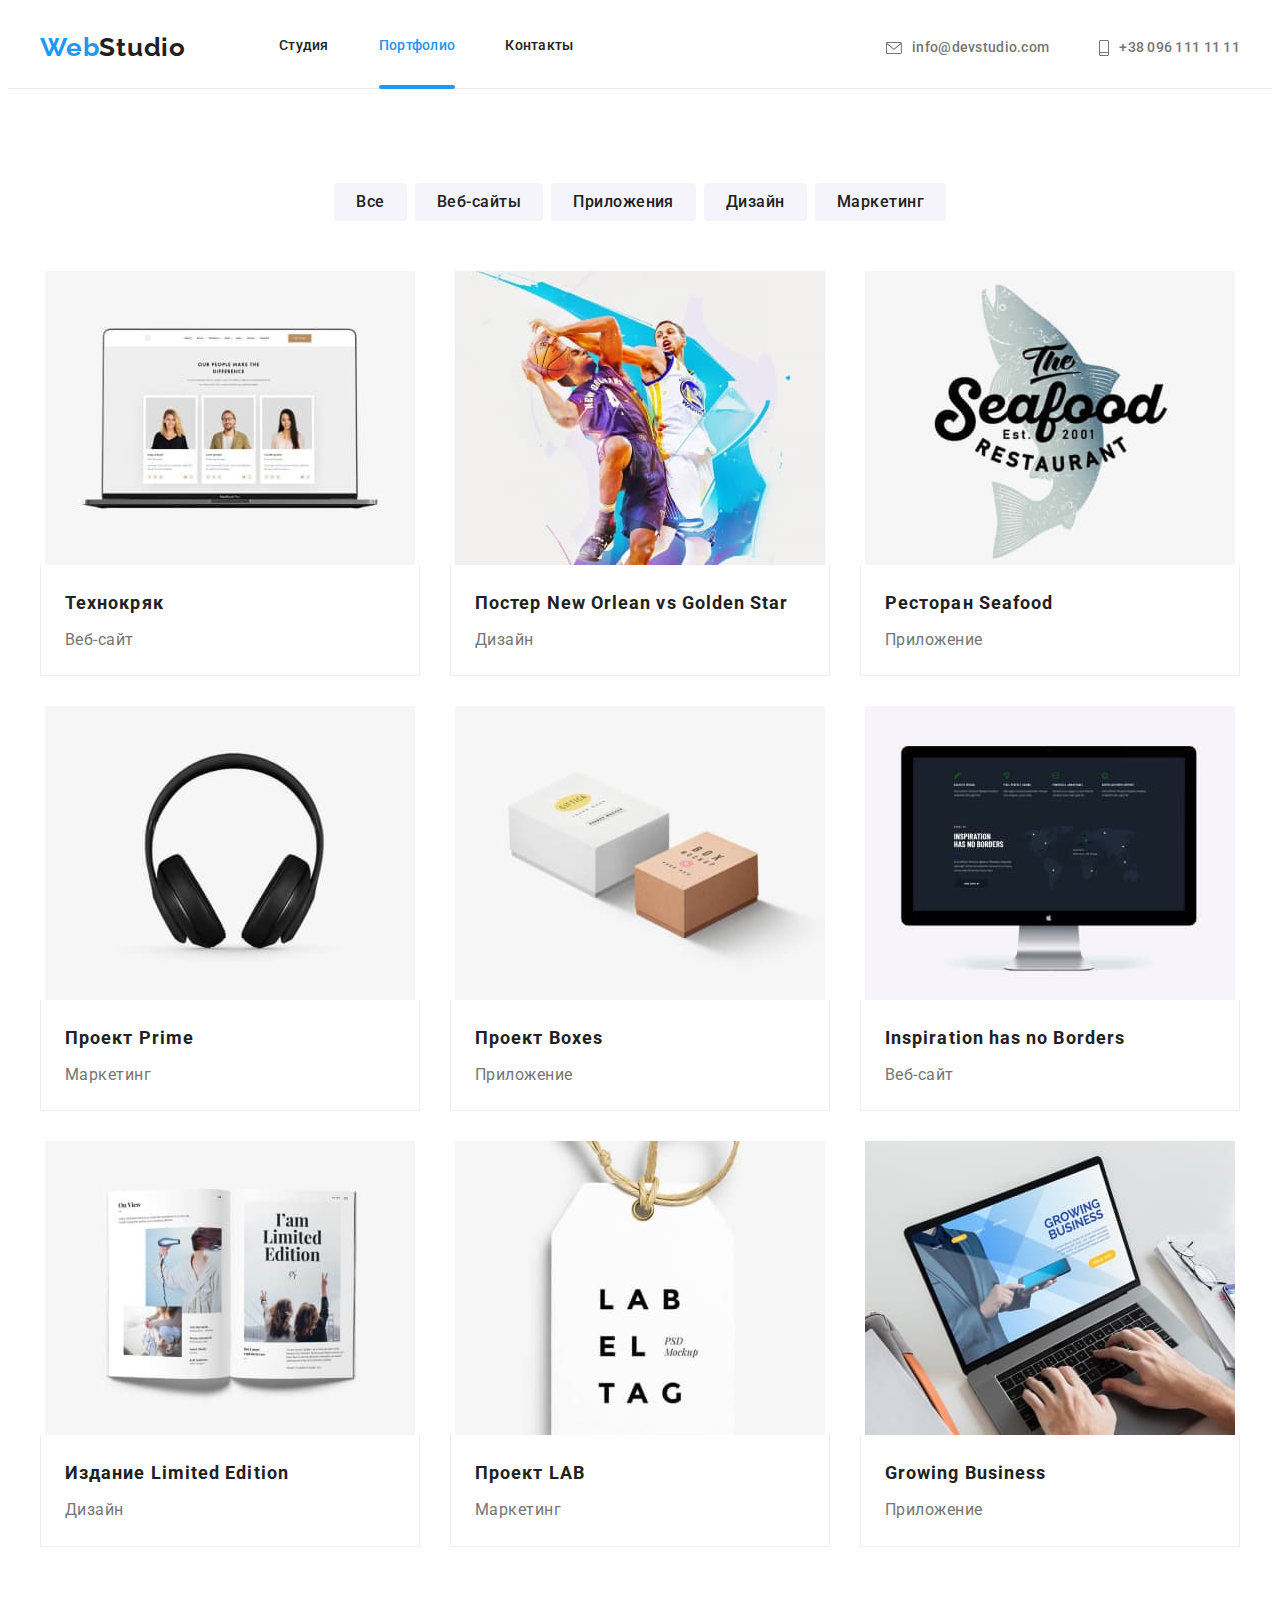
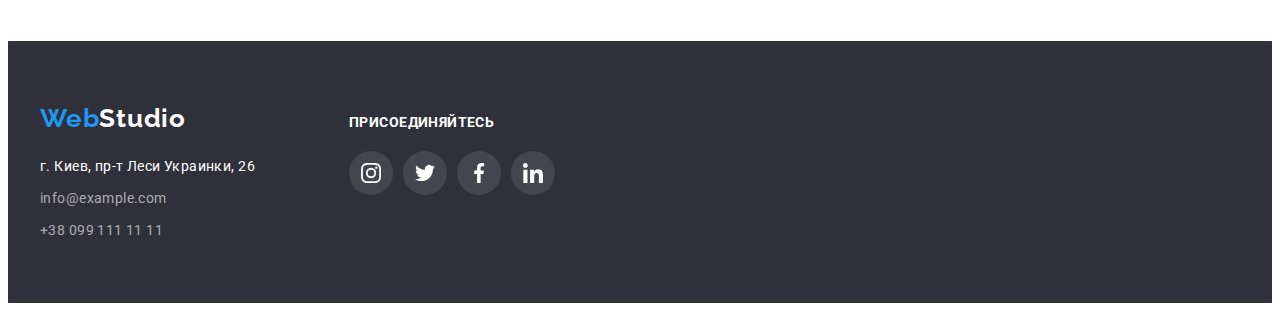
==== portfolio.html @ 3abf871e "add "goit-markup-hw-05"" ====
<!DOCTYPE html>
<html lang="ru">
<head>
    <meta charset="UTF-8">
    <meta http-equiv="X-UA-Compatible" content="IE=edge">
    <meta name="viewport" content="width=device-width, initial-scale=1.0">
    <title>Портфолио</title>
    <link rel="preconnect" href="https://fonts.gstatic.com">
    <link href="https://fonts.googleapis.com/css2?family=Raleway:wght@700&family=Roboto:wght@400;500;700;900&display=swap"
        rel="stylesheet">
    <link rel="stylesheet" href="https://cdnjs.cloudflare.com/ajax/libs/modern-normalize/0.2.0/modern-normalize.css"
        integrity="sha512-oxqL25oMBPTFLK5OOR4U/Y//5oyc+3B8MJVTuGD2FLdyA+VXlhKMyQ7YjHNSI5+CLk0UdMLw1lV64dDuT1Batw=="
        crossorigin="anonymous" />
    <link rel="stylesheet" href="./css/styles.css">
</head>

<body>
    
<!--HEADER-->
    <header class="header">
            <div class="container">
                <nav class="navigation">
                    <a href="./index.html" class="logo link" lang="en"><span class="logo-web">Web</span>Studio</a>
                    <ul class="navigation-list list">

                        <li class="navigation-item">
                            <a href="./index.html" class="navigation-link link">Студия</a>
                        </li>

                        <li class="navigation-item">
                            <a href="./portfolio.html" class="navigation-link current link">Портфолио</a>
                        </li>

                        <li class="navigation-item">
                            <a href="" class="navigation-link link">Контакты</a>
                        </li>
                    </ul>
                </nav>

                <ul class="site-contacts list" >

                    <li class="site-contacts-item">
                        <a href="mailto:info@devstudio.com" class="contacts link ">
                            <svg class="site-contacts-icon-envelope" 
                            width="16" 
                            height="12">
                                <use href="./images/icons.svg#envelope"></use>
                            </svg>
                            info@devstudio.com
                        </a>
                    </li>

                    <li class="site-contacts-item">
                        <a href="tel:+380961111111" class="contacts link ">
                            <svg class="site-contacts-icon-smartphone" 
                            width="10" 
                            height="16">
                                <use href="./images/icons.svg#smartphone"></use>
                            </svg>
                            +38 096 111 11 11
                        </a>
                    </li>
                </ul>
            </div>
        </header>

    <main>
        <section class="portfolio section">
            <div class="container">
<!--FILTERS-->
                <ul class="filters-list list">

                    <li class="filters-item">
                        <button type="button" class="filters-button">Все</button>
                    </li>

                    <li class="filters-item">
                        <button type="button" class="filters-button">Веб-сайты</button>
                    </li>

                    <li class="filters-item">
                        <button type="button" class="filters-button">Приложения</button>
                    </li>

                    <li class="filters-item">
                        <button type="button" class="filters-button">Дизайн</button>
                    </li>

                    <li class="filters-item">
                        <button type="button" class="filters-button">Маркетинг</button>
                    </li>
                </ul>
                                    
<!--PICTURES-->
                <ul class="pictures-list list">
                    <li class="pictures-list-item">
                        <article class="pictures">
                            <a href="" class="pictures-link link"> 
                                <div class="pictures-additional-info">
                                    <img src="./images/portfolio/web-sites/tehno.jpg" alt="Главная страница сайта Технокряк" width="370" height="294">
                                    <p class="pictures-info-text">Технокряк это современная площадка распространения коронавируса. Компании используют эту платформу для цифрового шпионажа и атак на защищённые сервера конкурентов.<p>
                                </div>
                                <div class="pictures-description">
                                    <h2 class="pictures-title">Технокряк</h2>
                                    <p class="pictures-text">Веб-сайт</p>
                                </div>
                            </a>
                        </article>
                    </li>
               
                    <li class="pictures-list-item">
                        <article class="pictures">
                            <a href="" class="pictures-link link"> 
                                <div class="pictures-additional-info">
                                    <img src="./images/portfolio/design/no-vs-gs.jpg" alt="Два баскетболиста" width="370" height="294">
                                    <p class="pictures-info-text">Технокряк это современная площадка распространения коронавируса. Компании используют эту платформу для цифрового шпионажа и атак на защищённые сервера конкурентов.<p>
                                </div>
                                <div class=" pictures-description">
                                    <h2 class="pictures-title">Постер <span lang="en">New Orlean vs Golden Star</span></h2>
                                    <p class="pictures-text">Дизайн</p>
                                </div>
                            </a>
                        </article>
                    </li>

                    <li class="pictures-list-item">
                        <article class="pictures">
                            <a href="" class="pictures-link link">
                                <div class="pictures-additional-info">
                                    <img src="./images/portfolio/applications/seafood.jpg" alt="Логотип ресторана Seafood" width="370" height="294">
                                    <p class="pictures-info-text">Технокряк это современная площадка распространения коронавируса. Компании используют эту платформу для цифрового шпионажа и атак на защищённые сервера конкурентов.<p>
                                </div>
                                <div class=" pictures-description">
                                    <h2 class="pictures-title">Ресторан <span lang="en">Seafood</span></h2>
                                    <p class="pictures-text">Приложение</p>
                                </div>
                            </a>
                        </article>
                    </li>

                    <li class="pictures-list-item">
                        <article class="pictures">
                            <a href="" class="pictures-link link"> 
                                <div class="pictures-additional-info">
                                    <img src="./images/portfolio/marketing/prime.jpg" alt="Наушники" width="370" height="294">
                                    <p class="pictures-info-text">Технокряк это современная площадка распространения коронавируса. Компании используют эту платформу для цифрового шпионажа и атак на защищённые сервера конкурентов.<p>
                                </div>
                                <div class=" pictures-description">
                                    <h2 class="pictures-title">Проект <span lang="en">Prime</span></h2>
                                    <p class="pictures-text">Маркетинг</p>
                                </div>
                            </a>
                        </article>
                    </li>

                    <li class="pictures-list-item">
                        <article class="pictures">
                            <a href="" class="pictures-link link"> 
                                <div class="pictures-additional-info">
                                    <img src="./images/portfolio/applications/boxes.jpg" alt="Две коробки:белая и коричневая" width="370" height="294">
                                    <p class="pictures-info-text">Технокряк это современная площадка распространения коронавируса. Компании используют эту платформу для цифрового шпионажа и атак на защищённые сервера конкурентов.<p>
                                </div>
                                <div class=" pictures-description">
                                    <h2 class="pictures-title">Проект <span lang="en">Boxes</span></h2>
                                    <p class="pictures-text">Приложение</p>
                                </div>
                            </a>
                        </article>
                    </li>

                    <li class="pictures-list-item">
                        <article class="pictures">
                            <a href="" class="pictures-link link"> 
                                <div class="pictures-additional-info">
                                    <img src="./images/portfolio/web-sites/i-h-n-b.jpg" alt="Главная страница сайта Inspiration has no Borders" width="370" height="294">
                                    <p class="pictures-info-text">Технокряк это современная площадка распространения коронавируса. Компании используют эту платформу для цифрового шпионажа и атак на защищённые сервера конкурентов.<p>
                                </div>
                                <div class=" pictures-description">
                                    <h2 lang="en" class="pictures-title">Inspiration has no Borders</h2>
                                    <p class="pictures-text">Веб-сайт</p>
                                </div>
                            </a>
                        </article>
                    </li>

                    <li class="pictures-list-item">
                        <article class="pictures">
                            <a href="" class="pictures-link link"> 
                                <div class="pictures-additional-info">
                                    <img src="./images/portfolio/design/le.jpg" alt="Развертка книги" width="370" height="294">
                                    <p class="pictures-info-text">Технокряк это современная площадка распространения коронавируса. Компании используют эту платформу для цифрового шпионажа и атак на защищённые сервера конкурентов.<p>
                                </div>
                                <div class=" pictures-description">
                                    <h2 class="pictures-title">Издание <span lang="en">Limited Edition</span></h2>
                                    <p class="pictures-text">Дизайн</p>
                                </div>
                            </a>
                        </article>
                    </li>

                    <li class="pictures-list-item">
                        <article class="pictures">
                            <a href="" class="pictures-link link"> 
                                <div class="pictures-additional-info">
                                    <img src="./images/portfolio/marketing/lab.jpg" alt="Белая этикетка" width="370" height="294">
                                    <p class="pictures-info-text">Технокряк это современная площадка распространения коронавируса. Компании используют эту платформу для цифрового шпионажа и атак на защищённые сервера конкурентов.<p>
                                </div>
                                <div class=" pictures-description">
                                    <h2 class="pictures-title">Проект <span lang="en">LAB</span></h2>
                                    <p class="pictures-text">Маркетинг</p>
                                </div>
                            </a>
                        </article>
                    </li>

                    <li class="pictures-list-item">
                        <article class="pictures">
                            <a href="" class="pictures-link link"> 
                                <div class="pictures-additional-info">
                                    <img src="./images/portfolio/applications/gb.jpg" alt="Интерфейс приложения Growing Business" width="370" height="294">
                                    <p class="pictures-info-text">Технокряк это современная площадка распространения коронавируса. Компании используют эту платформу для цифрового шпионажа и атак на защищённые сервера конкурентов.<p>
                                </div>
                                <div class=" pictures-description">
                                    <h2 lang="en" class="pictures-title">Growing Business</h2>
                                    <p class="pictures-text">Приложение</p>
                                </div>
                            </a>
                        </article>
                    </li>

                </ul>
            </div>
        </section>
    </main>

<!--Footer-->
     <footer class="footer">
        <div class="container">
            <div>
                <a href="./index.html" class="logo link" lang="en"><span class="logo-web">Web</span><span class="logo-studio">Studio</span></a>

<!--Address-->
            <address class="address">
                <ul class="address-list list">

                    <li class="address-item"> 
                        <a href="https://goo.gl/maps/oQdtfQdhAtJSonEbA" class="address-in-map link">г. Киев, пр-т Леси Украинки, 26</a> 
                    </li>

                    <li class="address-item">
                        <a href="mailto:info@example.com" class="address-mail link">info@example.com</a>
                    </li>

                    <li class="address-item">
                        <a href="tel:+380991111111" class="address-tel link">+38 099 111 11 11</a>
                    </li>
                </ul>
            </address>

            </div>
            
<!--Subscribe-->            
            <div class="subscribe">
                <b class="footer-subscribe-title">присоединяйтесь</b>
                <ul class="social-link-list list">

                    <li class="social-link-item ">
                        <a href="" class="footer-social-link">
                            <svg  class="footer-subscribe-link"
                            width="20"
                            height="20">
                                <use href="./images/icons.svg#instagram"></use>
                            </svg>
                        </a>
                    </li>

                    <li class="social-link-item">
                        <a href="" class="footer-social-link">
                            <svg class="footer-subscribe-link"
                            width="20"
                            height="20">
                                <use href="./images/icons.svg#twitter"></use>
                            </svg>
                        </a>
                    </li>

                    <li class="social-link-item">
                        <a href="" class="footer-social-link">
                            <svg class="footer-subscribe-link"
                            width="20"
                            height="20">
                                <use href="./images/icons.svg#facebook"></use>
                            </svg>
                        </a>
                    </li>

                    <li class="social-link-item">
                        <a href="" class="footer-social-link">
                            <svg class="footer-subscribe-link" 
                            width="20"
                            height="20">
                                <use href="./images/icons.svg#linkedin"></use>
                            </svg>
                        </a>
                    </li>
                </ul>
            </div>
        </div>
    </footer>
</body>
</html>
---- css/styles.css ----
/*************** INDEX.html styles ****************/

/*==================== ROOT =======================*/
:root {
  --priority-text-color: #212121;
  --secondary-text-color: #757575;
  --accent-color: #2196f3;
  --wight-color: #ffffff;
  --secondary-background-color: #2f303a;
  --priority-background-color: #f5f4fa;
  --transform-origin-color: #afb1b8;
  --address-color: rgba(255, 255, 255, 0.6);
  --main-font: "Roboto", sans-serif;
  --secondary-font: "Raleway", sans-serif;
  --margin-block: 30px;
}
/*==================== END ROOT ===================*/
.link {
  text-decoration: none;
}

.list {
  list-style: none;
}

.address {
  font-style: normal;
}

img {
  display: block;
  max-width: 100%;
  height: auto;
}

h1,
h2,
h3,
h4,
h5,
h6,
p {
  margin: 0px;
}

ul,
ol {
  margin: 0px;
  padding: 0px;
}
/*================== COMPONENTS ===================*/
/*for "WHAT WE DO" and "OUR TEAM"*/
.section-title {
  font-weight: 700;
  font-size: 36px;
  line-height: 1.17;
  text-align: center;
  letter-spacing: 0.03em;

  margin-bottom: 50px;
}

/*for all SECTION*/
.container {
  width: 1200px;

  margin-left: auto;
  margin-right: auto;
  padding-left: 15px;
  padding-right: 15px;
}

.section {
  padding-top: 94px;
  padding-bottom: 94px;
}
/*================== END COMPONENTS ===============*/

/*==================== BODY =======================*/
body {
  background-color: var(--wight-color);
  color: var(--priority-text-color);
  font-family: var(--main-font);
}
/*=================== END BODY =====================*/

/*===================== LOGO =======================*/
.logo {
  font-family: var(--secondary-font);
  font-weight: 700;
  font-size: 26px;
  line-height: 1.33;
  letter-spacing: 0.03em;
  color: var(--priority-text-color);

  margin-right: 93px;
  padding-top: 22px;
  padding-bottom: 23px;
}

.logo-web {
  color: var(--accent-color);
}

.logo-studio {
  color: var(--wight-color);
}

.visually-hidden {
  position: absolute !important;
  clip: rect(1px 1px 1px 1px); /* IE6, IE7 */
  clip: rect(1px, 1px, 1px, 1px);
  padding: 0 !important;
  border: 0 !important;
  height: 1px !important;
  width: 1px !important;
  overflow: hidden;
}
/*==================== END LOGO ====================*/

/*===================== HEADER ======================*/
.header {
  border-bottom: 1px solid #ececec;
  box-sizing: border-box;
}

.header > .container {
  display: flex;
  align-items: center;
}
/*==== NAVIGATION ====*/
.navigation {
  font-weight: 500;
  font-size: 14px;
  line-height: 1.14;
  letter-spacing: 0.02em;

  display: flex;
  align-items: center;
}

.navigation-item:not(:last-child) {
  margin-right: 50px;
}

.navigation-list {
  display: flex;
  align-items: center;
}

.navigation-link {
  color: var(--priority-text-color);

  padding-top: 32px;
  padding-bottom: 31px;

  transition: color 250ms cubic-bezier(0.4, 0, 0.2, 1);
}

.navigation-link::after {
  content: "";

  position: relative;
  bottom: -31px;

  display: block;
  background: #2196f3;
  border-radius: 2px;

  height: 4px;

  opacity: 0;

  transform: scaleX(0);
  transition: transform;
  transition: transform 250ms cubic-bezier(0.4, 0, 0.2, 1),
    opacity 250ms cubic-bezier(0.4, 0, 0.2, 1);
}

/*.navigation-link:hover::after {
  opacity: 1;
}*/

.navigation-link:focus::after {
  opacity: 1;
  transform: scaleX(1);
}

.navigation-link:active::after {
  opacity: 1;
  transform: scaleX(1);
}

.navigation-link:hover,
.navigation-link:focus,
.navigation-link:active {
  color: var(--accent-color);
}
.current {
  color: var(--accent-color);
}

.current::after {
  opacity: 1;
  transform: scaleX(1);
}
/*==== END NAVIGATION ====*/

/*==== SITE CONTACTS ====*/
.site-contacts {
  display: flex;
  margin-left: auto;
}

.site-contacts .contacts {
  font-weight: 500;
  font-size: 14px;
  line-height: 1.14;
  letter-spacing: 0.02em;
  color: var(--secondary-text-color);

  display: inline-flex;
  align-items: center;
}

.site-contacts-icon-envelope {
  width: 16px;
  height: 12px;

  margin-right: 10px;

  fill: currentColor;
}

.site-contacts-icon-smartphone {
  width: 10px;
  height: 16px;

  margin-right: 10px;

  fill: currentColor;
}
.site-contacts .contacts {
  transition: color 250ms cubic-bezier(0.4, 0, 0.2, 1);
}

.site-contacts .contacts:hover,
.site-contacts .contacts:focus {
  color: var(--accent-color);
}

.site-contacts-item {
  display: flex;
  align-items: center;
}

.site-contacts-item > .contacts {
  padding-top: 32px;
  padding-bottom: 31px;
}

.site-contacts-item:not(:last-child) {
  margin-right: 50px;
}
/*==== END SITE CONTACTS ====*/
/*=================== END HEADER ==================*/

/*==================== HERO ======================*/
.overlay {
  background-image: linear-gradient(
      to right,
      rgba(47, 48, 58, 0.4),
      rgba(47, 48, 58, 0.4)
    ),
    url(../images/hero.jpg);
  background-size: cover;
  background-position: center;
  background-repeat: no-repeat;

  max-width: 1600px;
  height: 600px;

  margin-left: auto;
  margin-right: auto;
}
.hero {
  background-color: var(--secondary-background-color);

  padding-top: 200px;
  padding-bottom: 200px;

  text-align: center;
}
.hero-text {
  font-weight: 900;
  font-size: 44px;
  line-height: 1.36;

  letter-spacing: 0.06em;
  text-transform: uppercase;
  color: var(--wight-color);

  max-width: 696px;

  margin-bottom: 30px;
  margin-left: auto;
  margin-right: auto;
}

.hero-btn {
  font-family: var(--main-font);
  font-weight: 700;
  font-size: 16px;
  line-height: 1.88;
  text-align: center;
  letter-spacing: 0.06em;
  color: var(--wight-color);

  background-color: var(--accent-color);

  cursor: pointer;
  min-width: 200px;
  padding: 10px 32px;
  box-shadow: 0px 4px 4px rgba(0, 0, 0, 0.15);
  border-radius: 4px;
  border: 0px;

  padding-top: 10px;
  padding-bottom: 10px;
  padding-right: 32px;
  padding-left: 32px;
}
/*=================== END HERO ===================*/

/*================== FEATURES ====================*/
.features {
  padding-bottom: 47px;
}

.feature-list-item {
  flex-basis: calc(100% / 4 - var(--margin-block));

  margin-top: var(--margin-block);
  margin-left: var(--margin-block);
}

/*.feature-list-item:not(:last-child) {
  margin-right: 30px;
}*/

.features-list {
  display: flex;

  margin-top: calc(-1 * var(--margin-block));
  margin-left: calc(-1 * var(--margin-block));
}

.feature-item-title {
  font-weight: 700;
  font-size: 14px;
  line-height: 1.14;
  letter-spacing: 0.03em;
  text-transform: uppercase;

  margin-bottom: 10px;
}

.features-item {
  color: var(--secondary-text-color);
  font-weight: 400;
  font-size: 14px;
  line-height: 1.71;
  letter-spacing: 0.03em;
}

.features-icon-background {
  display: flex;
  justify-content: center;
  align-items: center;

  width: 270px;
  height: 120px;

  margin-bottom: 30px;

  border-radius: 4px;
  background: #f5f4fa;
}
/*================= END FEATURES ================*/

/*================== WHAT WE DO =================*/
.what-we-do-section {
  padding-top: 47px;
}

.what-we-do {
  display: flex;

  margin-top: calc(-1 * var(--margin-block));
  margin-left: calc(-1 * var(--margin-block));
}

.what-we-do-item {
  flex-basis: calc(100% / 3 - var(--margin-block));

  margin-left: var(--margin-block);
  margin-top: var(--margin-block);
}

.image-explanation {
  position: relative;
  display: flex;
  justify-content: center;
  align-items: flex-end;
}

.image-explanation-text {
  display: flex;
  justify-content: center;
  align-items: flex-end;
  position: absolute;

  width: 100%;

  font-weight: 700;
  font-size: 14px;
  line-height: 1.14;

  letter-spacing: 0.03em;
  text-transform: uppercase;

  padding-top: 27px;
  padding-bottom: 27px;

  color: var(--wight-color);
  background: rgba(47, 48, 58, 0.8);
}

/*.what-we-do-item:not(:last-child) {
  margin-right: 30px;
}*/

/*================ END WHAT WE DO ================*/

/*================= OUR TEAM ====================*/
.team {
  background-color: var(--priority-background-color);
}

.team-members {
  display: flex;

  margin-top: calc(-1 * var(--margin-block));
  margin-left: calc(-1 * var(--margin-block));
}

.team-members-item {
  flex-basis: calc(100% / 4 - var(--margin-block));

  margin-top: var(--margin-block);
  margin-left: var(--margin-block);

  box-shadow: 0px 1px 3px rgba(0, 0, 0, 0.12), 0px 1px 1px rgba(0, 0, 0, 0.14),
    0px 2px 1px rgba(0, 0, 0, 0.2);
  border-radius: 0px 0px 4px 4px;
}
/*.team-members-item:not(:last-child) {
  margin-right: 30px;
}*/

.team-members-description {
  width: 270px;
  height: 168px;
  padding-bottom: 30px;
  padding-top: 30px;
  padding-left: 20px;
  padding-right: 20px;

  text-align: center;

  background: #ffffff;
}

.team-members-name {
  font-weight: 500;
  font-size: 16px;
  line-height: 1.19;
  letter-spacing: 0.03em;

  margin-bottom: 10px;
}

.team-members-profession {
  font-weight: 400;
  font-size: 16px;
  line-height: 1.19;
  letter-spacing: 0.03em;
  color: var(--secondary-text-color);

  padding-bottom: 16px;
}
.team-soc-link-list {
  display: flex;
  justify-content: space-between;
}

.team-soc-link {
  display: flex;
  justify-content: center;
  align-items: center;

  height: 44px;
  width: 44px;
  border-radius: 50%;

  color: var(--transform-origin-color);

  transition: color 250ms cubic-bezier(0.4, 0, 0.2, 1),
    background-color 250ms cubic-bezier(0.4, 0, 0.2, 1);
}

.team-soc-link-item:not(:last-child) {
  margin-right: 10px;
}

.team-soc-link:hover,
.team-soc-link:focus,
.team-soc-link:active {
  background: var(--accent-color);
  color: var(--wight-color);
}

.team-soc-link-icon {
  fill: currentColor;

  display: block;
  height: 20px;
  width: 20px;
}

/*================ END OUR TEAM =================*/

/*=============Regular customers================*/
.customers-list {
  display: flex;

  margin-top: calc(-1 * var(--margin-block));
  margin-left: calc(-1 * var(--margin-block));
}

.customers-item {
  flex-basis: calc(100% / 6 - var(--margin-block));

  margin-top: var(--margin-block);
  margin-left: var(--margin-block);
}
/*.customers-item:not(:last-child) {
  margin-right: 30px;
}*/

.customers-link {
  display: flex;
  justify-content: center;
  align-items: center;

  height: 90px;

  border: 1px solid var(--transform-origin-color);
  box-sizing: border-box;
  border-radius: 4px;

  color: var(--transform-origin-color);

  transition: color 250ms cubic-bezier(0.4, 0, 0.2, 1),
    border 250ms cubic-bezier(0.4, 0, 0.2, 1),
    border-radius 250ms cubic-bezier(0.4, 0, 0.2, 1);
}
.customers-link:hover,
.customers-link:focus,
.customers-link:active {
  color: var(--accent-color);
  border: 1px solid var(--accent-color);
  border-radius: 4px;
}

.customers-icon {
  fill: currentColor;
}

/*===========END Regular customers==============*/

/*================== FOOTER =====================*/
.footer {
  background-color: var(--secondary-background-color);

  padding-top: 60px;
  padding-bottom: 60px;
}
.footer > .container {
  display: flex;
  align-items: baseline;
}

.footer > .container > .logo {
  padding-top: 0px;
  padding-bottom: 0px;
  margin-right: 0px;
}

/*========== ADDRESS ========*/
.address {
  margin-top: 20px;
}

.address-item:not(:last-child) {
  margin-bottom: 8px;
}

.address-in-map {
  font-weight: 400;
  font-size: 14px;
  line-height: 1.71;
  letter-spacing: 0.03em;
  color: var(--wight-color);
}

.address-mail,
.address-tel {
  font-weight: 400;
  font-size: 14px;
  line-height: 1.71;
  letter-spacing: 0.03em;
  color: var(--address-color);
}

.subscribe {
  margin-left: 70px;
}
.footer-subscribe-title {
  display: inline-flex;

  font-weight: 700;
  font-size: 14px;
  line-height: 1.14;
  letter-spacing: 0.03em;
  text-transform: uppercase;

  color: var(--wight-color);

  margin-bottom: 20px;
}

.social-link-list {
  display: flex;
}

.social-link-item:not(:last-child) {
  margin-right: 10px;
}

.footer-social-link {
  display: flex;
  justify-content: center;
  align-items: center;

  height: 44px;
  width: 44px;

  border-radius: 50%;
  background: rgba(255, 255, 255, 0.1);

  transition: background-color 250ms cubic-bezier(0.4, 0, 0.2, 1);
}

.footer-social-link:hover,
.footer-social-link:active,
.footer-social-link:focus {
  background-color: var(--accent-color);
}

/*================= MODAL WINDOW =================*/
.backdrop {
  position: fixed;
  width: 100%;
  height: 100%;
  left: 0px;
  top: 0px;

  background: rgba(0, 0, 0, 0.2);

  opacity: 1;
  transition: opacity 250ms cubic-bezier(0.4, 0, 0.2, 1);
}

.backdrop.is-hidden {
  opacity: 0;
  pointer-events: none;
}

.backdrop.is-hidden .modal {
  transform: translate(-50%, -50%) scale(0.9);
}

.modal {
  position: absolute;
  top: 50%;
  left: 50%;

  width: 528px;
  height: 581px;
  padding: 40px;

  background: #ffffff;
  box-shadow: 0px 1px 3px rgba(0, 0, 0, 0.12), 0px 1px 1px rgba(0, 0, 0, 0.14),
    0px 2px 1px rgba(0, 0, 0, 0.2);
  border-radius: 4px;

  transform: scale(1) translate(-50%, -50%);
  transition: transform 250ms cubic-bezier(0.4, 0, 0.2, 1);
}

.close-modal-btn {
  display: flex;
  justify-content: center;
  align-items: center;

  position: fixed;
  right: 8px;
  top: 8px;

  width: 30px;
  height: 30px;

  border-radius: 50%;
  border: none;
  cursor: pointer;
}
/*=============== END MODAL WINDOW ===============*/

/*========== END ADDRESS ========*/
/*================== END FOOTER ==================*/
/*************** END INDEX.html styles ************/

/*-------------------------------------------------*/

/************* PORTFOLIO.html styles *************/
/*================ FILTERS =======================*/
.filters-list {
  margin-bottom: 50px;

  display: flex;
  justify-content: center;
}

.filters-item:not(:last-child) {
  margin-right: 8px;
}

.filters-button {
  font-family: var(--main-font);
  color: var(--priority-text-color);
  font-weight: 500;
  font-size: 16px;
  line-height: 1.61;
  letter-spacing: 0.03em;

  background-color: var(--priority-background-color);

  cursor: pointer;
  border-radius: 4px;
  min-width: 73px;
  height: 38px;
  padding: 6px 22px;
  border: 0px;

  transition: color 250ms cubic-bezier(0.4, 0, 0.2, 1),
    background-color 250ms cubic-bezier(0.4, 0, 0.2, 1),
    box-shadow 250ms cubic-bezier(0.4, 0, 0.2, 1);
}
.filters-button:hover,
.filters-button:focus,
.filters-button:active {
  background-color: var(--accent-color);
  color: var(--wight-color);
  box-shadow: 0px 3px 1px rgba(0, 0, 0, 0.1), 0px 1px 2px rgba(0, 0, 0, 0.08),
    0px 2px 2px rgba(0, 0, 0, 0.12);
}
/*================ END FILTERS ==================*/

/*================== PICTURES ===================*/
.pictures-list {
  display: flex;
  flex-wrap: wrap;

  margin-top: calc(-1 * var(--margin-block));
  margin-left: calc(-1 * var(--margin-block));
}

.pictures-list-item {
  box-sizing: border-box;

  flex-basis: calc(100% / 3 - var(--margin-block));

  margin-left: var(--margin-block);
  margin-top: var(--margin-block);

  transition: box-shadow 250ms cubic-bezier(0.4, 0, 0.2, 1);
}

/*.pictures-list-item:nth-child(3n) {
  margin-right: 0px;
}

.pictures-list-item:nth-last-child(-n + 3) {
  margin-bottom: 0px;
}*/

.pictures-list-item:hover,
.pictures-list-item:focus {
  box-shadow: 0px 1px 1px rgba(0, 0, 0, 0.12), 0px 4px 4px rgba(0, 0, 0, 0.06),
    1px 4px 6px rgba(0, 0, 0, 0.16);
}

.pictures-description {
  display: block;
  box-sizing: border-box;
  border: 1px solid #eeeeee;
  border-top: none;

  padding: 20px 24px;
}

.pictures-title {
  font-family: var(--main-font);
  color: var(--priority-text-color);
  font-weight: 700;
  font-size: 18px;
  line-height: 2;
  letter-spacing: 0.06em;

  margin-bottom: 4px;
}

.pictures-text {
  color: var(--secondary-text-color);
  font-weight: 400;
  font-size: 16px;
  line-height: 1.9;
  letter-spacing: 0.03em;
}

.pictures-additional-info {
  position: relative;
  display: flex;
  justify-content: center;
  align-items: center;
}

.pictures-list-item .pictures-info-text {
  display: block;
  position: absolute;

  transform: translateY(100%);
  padding: 63px 24px;
  height: 100%;
  width: 100%;

  font-weight: 400;
  font-size: 18px;
  line-height: 1.56;
  letter-spacing: 0.03em;

  color: var(--wight-color);
  background: rgba(33, 150, 243, 0.9);

  transition: transform 250ms cubic-bezier(0.4, 0, 0.2, 1);
}

.pictures-list-item,
.pictures-additional-info {
  overflow: hidden;
}

.pictures-list-item:hover .pictures-info-text {
  transform: translateY(0);
  opacity: 1;
}

.pictures-list-item:focus .pictures-info-text {
  transform: translateY(0);
  opacity: 1;
}

/*================END PICTURES ==================*/
/************ END PORTFOLIO.html styles **********/
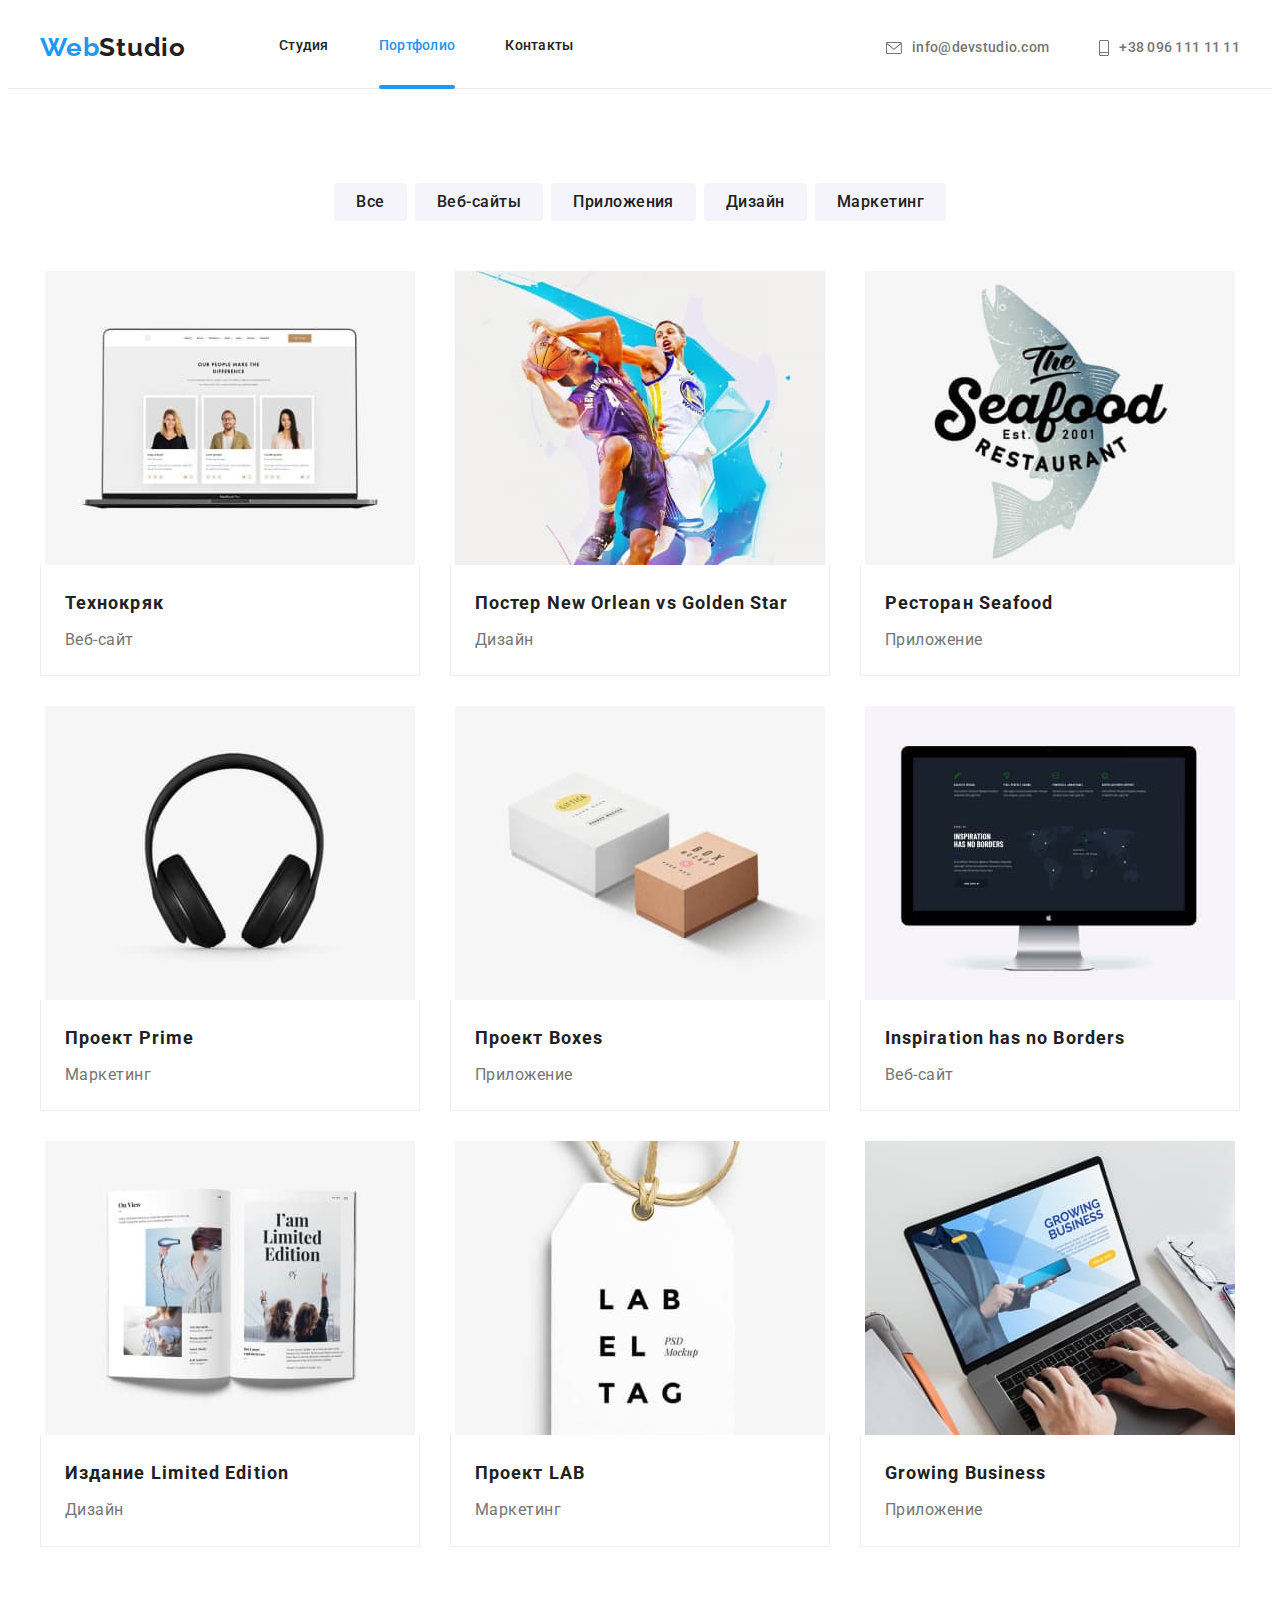
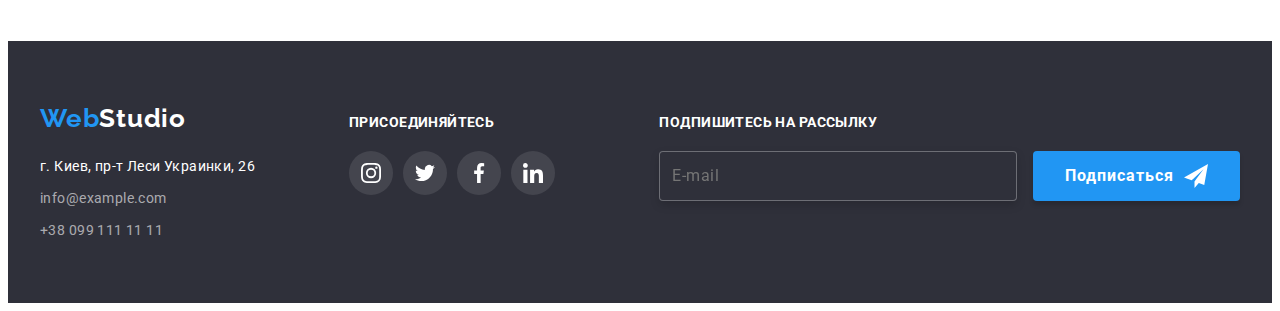
==== commit 0905cd8d: "Update portfolio.html" ====
--- a/portfolio.html
+++ b/portfolio.html
@@ -234,31 +234,31 @@
     </main>
 
 <!--Footer-->
-     <footer class="footer">
+    <footer class="footer">
         <div class="container">
             <div>
                 <a href="./index.html" class="logo link" lang="en"><span class="logo-web">Web</span><span class="logo-studio">Studio</span></a>
 
 <!--Address-->
-            <address class="address">
-                <ul class="address-list list">
-
-                    <li class="address-item"> 
-                        <a href="https://goo.gl/maps/oQdtfQdhAtJSonEbA" class="address-in-map link">г. Киев, пр-т Леси Украинки, 26</a> 
-                    </li>
-
-                    <li class="address-item">
-                        <a href="mailto:info@example.com" class="address-mail link">info@example.com</a>
-                    </li>
-
-                    <li class="address-item">
-                        <a href="tel:+380991111111" class="address-tel link">+38 099 111 11 11</a>
-                    </li>
-                </ul>
-            </address>
-
-            </div>
-            
+                <address class="address">
+                    <ul class="address-list list">
+
+                        <li class="address-item"> 
+                            <a href="https://goo.gl/maps/oQdtfQdhAtJSonEbA" class="address-in-map link">г. Киев, пр-т Леси Украинки, 26</a> 
+                        </li>
+
+                        <li class="address-item">
+                            <a href="mailto:info@example.com" class="address-mail link">info@example.com</a>
+                        </li>
+
+                        <li class="address-item">
+                            <a href="tel:+380991111111" class="address-tel link">+38 099 111 11 11</a>
+                        </li>
+                    </ul>
+                </address>
+
+            </div>
+
 <!--Subscribe-->            
             <div class="subscribe">
                 <b class="footer-subscribe-title">присоединяйтесь</b>
@@ -305,6 +305,26 @@
                     </li>
                 </ul>
             </div>
+
+<!--Mail-input-->            
+            <div class="mail-input">
+                <span class="footer-subscribe-title"> Подпишитесь на рассылку</span>
+                <form class="mail-input-form">
+                    <label for="mailo"></label>
+                    <input 
+                    type="email" 
+                    name="mailo" 
+                    class="input" 
+                    placeholder="E-mail">
+                    <button type="submit" class="footer-btn"><span class="text-footer-btn">Подписаться</span>
+                        <svg class="send-icon" 
+                        width="24"
+                        height="24">
+                            <use href="./images/icons.svg#icon-icon-send"></use>
+                        </svg>
+                    </button>
+                </form>
+            </div>
         </div>
     </footer>
 </body>
--- a/css/styles.css
+++ b/css/styles.css
@@ -48,6 +48,10 @@
   margin: 0px;
   padding: 0px;
 }
+
+textarea {
+  resize: none;
+}
 /*================== COMPONENTS ===================*/
 /*for "WHAT WE DO" and "OUR TEAM"*/
 .section-title {
@@ -677,6 +681,89 @@
 .footer-social-link:focus {
   background-color: var(--accent-color);
 }
+/*========== END ADDRESS ========*/
+
+/*========== MAIL INPUT ========*/
+.mail-input {
+  margin-left: auto;
+}
+
+.mail-input-form > .input {
+  box-sizing: border-box;
+
+  margin: 0;
+  padding: 11px 12px;
+
+  width: 358px;
+  height: 50px;
+
+  font-family: var(--main-font);
+  font-weight: 400;
+  font-size: 16px;
+  line-height: 1.25;
+  letter-spacing: 0.03em;
+
+  color: rgba(255, 255, 255, 0.6);
+
+  border: 1px solid rgba(255, 255, 255, 0.3);
+  border-radius: 4px;
+
+  filter: drop-shadow(0px 4px 4px rgba(0, 0, 0, 0.15));
+
+  background-color: var(--secondary-background-color);
+
+  transition: border 250ms cubic-bezier(0.4, 0, 0.2, 1);
+}
+
+.mail-input-form:hover .input {
+  border: 1px solid var(--accent-color);
+  border-radius: 4px;
+}
+
+.footer-btn {
+  display: inline-flex;
+  align-items: center;
+
+  padding-top: 10px;
+  padding-bottom: 10px;
+  padding-right: 32px;
+  padding-left: 32px;
+
+  margin-left: 12px;
+
+  font-family: var(--main-font);
+  font-weight: 700;
+  font-size: 16px;
+  line-height: 1.88;
+  text-align: center;
+  letter-spacing: 0.06em;
+  color: var(--wight-color);
+
+  background-color: var(--accent-color);
+
+  cursor: pointer;
+  min-width: 200px;
+  padding: 10px 32px;
+  box-shadow: 0px 4px 4px rgba(0, 0, 0, 0.15);
+  border-radius: 4px;
+  border: 0px;
+
+  transition: box-shadow 250ms cubic-bezier(0.4, 0, 0.2, 1);
+}
+
+.footer-btn:hover,
+.footer-btn:focus {
+  box-shadow: 0px 4px 4px rgba(0, 0, 0, 0.15);
+}
+
+.text-footer-btn {
+  display: inline-flex;
+
+  margin-right: 10px;
+}
+/*======== END MAIL INPUT ========*/
+
+/*================== END FOOTER ==================*/
 
 /*================= MODAL WINDOW =================*/
 .backdrop {
@@ -694,6 +781,7 @@
 
 .backdrop.is-hidden {
   opacity: 0;
+  visibility: hidden;
   pointer-events: none;
 }
 
@@ -707,7 +795,6 @@
   left: 50%;
 
   width: 528px;
-  height: 581px;
   padding: 40px;
 
   background: #ffffff;
@@ -720,11 +807,7 @@
 }
 
 .close-modal-btn {
-  display: flex;
-  justify-content: center;
-  align-items: center;
-
-  position: fixed;
+  position: absolute;
   right: 8px;
   top: 8px;
 
@@ -734,11 +817,216 @@
   border-radius: 50%;
   border: none;
   cursor: pointer;
+
+  display: flex;
+  justify-content: center;
+  align-items: center;
+
+  transition: fill 250ms cubic-bezier(0.4, 0, 0.2, 1);
+}
+
+.close-modal-btn:hover,
+.close-modal-btn:focus {
+  fill: var(--accent-color);
+}
+
+.title-modal {
+  text-align: center;
+
+  margin-bottom: 12px;
+
+  font-weight: 700;
+  font-size: 20px;
+  line-height: 1.15;
+  letter-spacing: 0.03em;
+}
+
+.modal-input-form .input-icon {
+  position: absolute;
+  top: 50%;
+  left: 12px;
+
+  display: inline-block;
+
+  transition: fill 250ms cubic-bezier(0.4, 0, 0.2, 1);
+}
+
+.form-field {
+  position: relative;
+
+  display: flex;
+  flex-direction: column;
+
+  margin-bottom: 10px;
+}
+
+.form-input:focus ~ .input-icon {
+  fill: var(--accent-color);
+}
+
+.form-label {
+  font-weight: 400;
+  font-size: 12px;
+  line-height: 1.17;
+  letter-spacing: 0.01em;
+
+  margin-bottom: 4px;
+
+  color: var(--secondary-text-color);
+}
+
+.form-input {
+  padding-top: 11px;
+  padding-right: 12px;
+  padding-bottom: 11px;
+  padding-left: 40px;
+
+  border: 1px solid rgba(33, 33, 33, 0.2);
+  border-radius: 4px;
+
+  font-family: Roboto;
+  font-weight: 400;
+  font-size: 14px;
+  line-height: 1.14;
+  letter-spacing: 0.01em;
+
+  color: rgba(117, 117, 117, 0.5);
+
+  transition: border 250ms cubic-bezier(0.4, 0, 0.2, 1);
+}
+
+.form-input:hover,
+.form-input:focus,
+.form-input:active {
+  border: 1px solid var(--accent-color);
+  border-radius: 4px;
+}
+
+.form-comment {
+  margin-bottom: 20px;
+}
+
+.textarea {
+  padding: 16px 12px;
+}
+
+.textarea::placeholder {
+  font-family: var(--main-font);
+
+  font-weight: 400;
+  font-size: 14px;
+  line-height: 1.14;
+  letter-spacing: 0.01em;
+
+  color: rgba(117, 117, 117, 0.5);
+}
+
+.form-agreement {
+  position: relative;
+  text-align: center;
+
+  margin-bottom: 30px;
+}
+
+.form-agreement-text {
+  display: inline-block;
+
+  font-weight: 400;
+  font-size: 14px;
+  line-height: 1.71;
+  letter-spacing: 0.03em;
+
+  color: var(--secondary-text-color);
+}
+
+.check-input {
+  appearance: none;
+  --webkit-appearance: none;
+  --moz-appearance: none;
+
+  position: absolute;
+}
+
+.check-box {
+  position: absolute;
+  top: 50%;
+  left: 0;
+  transform: translateY(-50%);
+
+  width: 16px;
+  height: 15px;
+  background-image: url(../images/icons/modal-window/not-check.svg);
+
+  transition: background-image 250ms cubic-bezier(0.4, 0, 0.2, 1),
+    background-color 250ms cubic-bezier(0.4, 0, 0.2, 1),
+    border-radius 250ms cubic-bezier(0.4, 0, 0.2, 1);
+}
+
+.check-input:checked ~ .check-box {
+  background-image: url(../images/icons/modal-window/check.svg);
+}
+
+/*.check-input:focus ~ .check-box {
+  background-image: url(../images/icons/modal-window/not-check.svg);
+}*/
+
+.check-input:checked ~ .check-box {
+  background-color: var(--accent-color);
+  border-radius: 2px;
+}
+
+/*.check-input:focus ~ .check-box {
+  background-color: var(--accent-color);
+}*/
+
+.agreement-link {
+  font-weight: 400;
+  font-size: 14px;
+  line-height: 1.71;
+  letter-spacing: 0.03em;
+
+  color: var(--accent-color);
+}
+
+.send-modal-btn {
+  display: flex;
+  justify-content: center;
+  align-items: center;
+
+  margin-right: auto;
+  margin-left: auto;
+
+  font-family: var(--main-font);
+  font-weight: 700;
+  font-size: 16px;
+  line-height: 1.88;
+  text-align: center;
+  letter-spacing: 0.06em;
+  color: var(--wight-color);
+
+  background-color: var(--accent-color);
+
+  cursor: pointer;
+  min-width: 200px;
+  padding: 10px 32px;
+
+  border-radius: 4px;
+  border: 0px;
+
+  padding-top: 10px;
+  padding-bottom: 10px;
+  padding-right: 32px;
+  padding-left: 32px;
+
+  transition: box-shadow 250ms cubic-bezier(0.4, 0, 0.2, 1);
+}
+
+.send-modal-btn:hover,
+.send-modal-btn:focus {
+  box-shadow: 0px 4px 4px rgba(0, 0, 0, 0.15);
 }
 /*=============== END MODAL WINDOW ===============*/
 
-/*========== END ADDRESS ========*/
-/*================== END FOOTER ==================*/
 /*************** END INDEX.html styles ************/
 
 /*-------------------------------------------------*/
@@ -780,6 +1068,7 @@
 .filters-button:hover,
 .filters-button:focus,
 .filters-button:active {
+  border: none;
   background-color: var(--accent-color);
   color: var(--wight-color);
   box-shadow: 0px 3px 1px rgba(0, 0, 0, 0.1), 0px 1px 2px rgba(0, 0, 0, 0.08),
@@ -807,19 +1096,19 @@
   transition: box-shadow 250ms cubic-bezier(0.4, 0, 0.2, 1);
 }
 
-/*.pictures-list-item:nth-child(3n) {
-  margin-right: 0px;
-}
-
-.pictures-list-item:nth-last-child(-n + 3) {
-  margin-bottom: 0px;
-}*/
-
 .pictures-list-item:hover,
 .pictures-list-item:focus {
   box-shadow: 0px 1px 1px rgba(0, 0, 0, 0.12), 0px 4px 4px rgba(0, 0, 0, 0.06),
     1px 4px 6px rgba(0, 0, 0, 0.16);
 }
+
+/*.pictures-list-item:nth-child(3n) {
+  margin-right: 0px;
+}
+
+.pictures-list-item:nth-last-child(-n + 3) {
+  margin-bottom: 0px;
+}*/
 
 .pictures-description {
   display: block;
@@ -856,9 +1145,14 @@
   align-items: center;
 }
 
-.pictures-list-item .pictures-info-text {
+.pictures-link {
+  display: block;
+}
+
+.pictures-link .pictures-info-text {
   display: block;
   position: absolute;
+  /*overflow: scroll;*/
 
   transform: translateY(100%);
   padding: 63px 24px;
@@ -876,20 +1170,15 @@
   transition: transform 250ms cubic-bezier(0.4, 0, 0.2, 1);
 }
 
+.pictures-link:hover .pictures-info-text,
+.pictures-link:focus .pictures-info-text {
+  transform: translateY(0);
+}
+
 .pictures-list-item,
 .pictures-additional-info {
   overflow: hidden;
 }
 
-.pictures-list-item:hover .pictures-info-text {
-  transform: translateY(0);
-  opacity: 1;
-}
-
-.pictures-list-item:focus .pictures-info-text {
-  transform: translateY(0);
-  opacity: 1;
-}
-
 /*================END PICTURES ==================*/
 /************ END PORTFOLIO.html styles **********/
